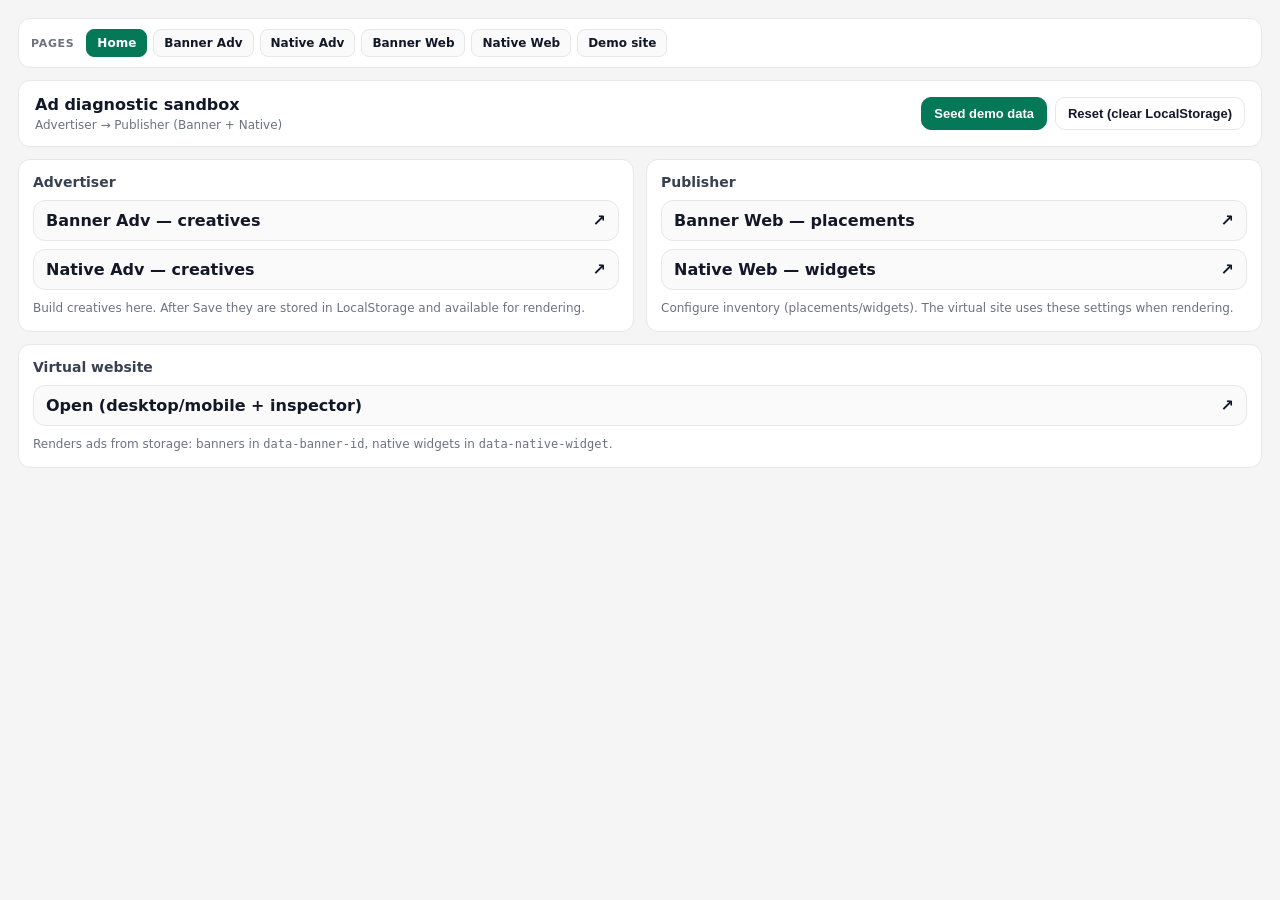
==== app/index.html @ 28ef413e "ad-demo" ====
<!doctype html>
<html lang="en">
  <head>
    <meta charset="UTF-8" />
    <meta name="viewport" content="width=device-width, initial-scale=1.0" />
    <title>Ad Diagnostic Sandbox</title>
    <link rel="stylesheet" href="./shared/ui.css" />
    <style>
      .grid {
        margin-top: 12px;
        display: grid;
        grid-template-columns: repeat(2, minmax(0, 1fr));
        gap: 12px;
      }
      @media (max-width: 720px) { .grid { grid-template-columns: 1fr; } }
      .links { display: grid; gap: 8px; }
      a.link {
        display: flex; align-items: center; justify-content: space-between; gap: 12px;
        padding: 10px 12px; border: 1px solid var(--border); border-radius: 12px;
        text-decoration: none; color: var(--text); background: #fafafa; font-weight: 900;
      }
      a.link:hover { background: var(--green-100); border-color: var(--green-600); }
      .hint { font-size: 12px; color: var(--muted); margin-top: 10px; line-height: 1.4; }
    </style>
  </head>
  <body>
    <div class="uiWrap">
      <nav class="uiAppNav" aria-label="Diagnostic sandbox pages">
        <span class="uiAppNav-label">Pages</span>
        <a class="active" href="./index.html">Home</a>
        <a href="./advertiser/banner.html">Banner Adv</a>
        <a href="./advertiser/native.html">Native Adv</a>
        <a href="./publisher/banner.html">Banner Web</a>
        <a href="./publisher/native.html">Native Web</a>
        <a href="./demo/site.html">Demo site</a>
      </nav>
      <div class="uiTopbar">
        <div>
          <h1>Ad diagnostic sandbox</h1>
          <div class="uiSub">Advertiser → Publisher (Banner + Native)</div>
        </div>
        <div class="uiActions">
          <button id="seedBtn" class="uiBtn uiBtnPrimary" type="button">Seed demo data</button>
          <button id="resetBtn" class="uiBtn" type="button">Reset (clear LocalStorage)</button>
        </div>
      </div>

      <div class="grid">
        <div class="uiCard">
          <h2 style="margin:0 0 10px;font-size:14px;color:#374151;">Advertiser</h2>
          <div class="links">
            <a class="link" href="./advertiser/banner.html" target="_blank" rel="noreferrer"><span>Banner Adv — creatives</span><span>↗</span></a>
            <a class="link" href="./advertiser/native.html" target="_blank" rel="noreferrer"><span>Native Adv — creatives</span><span>↗</span></a>
          </div>
          <div class="hint">
            Build creatives here. After Save they are stored in LocalStorage and available for rendering.
          </div>
        </div>

        <div class="uiCard">
          <h2 style="margin:0 0 10px;font-size:14px;color:#374151;">Publisher</h2>
          <div class="links">
            <a class="link" href="./publisher/banner.html" target="_blank" rel="noreferrer"><span>Banner Web — placements</span><span>↗</span></a>
            <a class="link" href="./publisher/native.html" target="_blank" rel="noreferrer"><span>Native Web — widgets</span><span>↗</span></a>
          </div>
          <div class="hint">
            Configure inventory (placements/widgets). The virtual site uses these settings when rendering.
          </div>
        </div>

        <div class="uiCard" style="grid-column: 1 / -1;">
          <h2 style="margin:0 0 10px;font-size:14px;color:#374151;">Virtual website</h2>
          <div class="links">
            <a class="link" href="./demo/site.html" target="_blank" rel="noreferrer"><span>Open (desktop/mobile + inspector)</span><span>↗</span></a>
          </div>
          <div class="hint">
            Renders ads from storage: banners in <code>data-banner-id</code>, native widgets in <code>data-native-widget</code>.
          </div>
        </div>
      </div>
    </div>

    <script type="module">
      import { StorageKeys, nowIso, uuid } from "./sdk/models.js";
      import { readJson, writeJson, resetAll, cloneJson } from "./sdk/storage.js";
      import {
        DEMO_NATIVE_WIDGET_SPECS,
        defaultNativeWidgetSettings,
        nativeGrid3SettingsFrom,
      } from "./sdk/native-demo-defaults.js";

      function seed() {
        // Banner creatives
        const bannerCreatives = [
          {
            id: "banner-" + uuid(),
            createdAt: nowIso(),
            type: "simple",
            size: "300x250",
            assets: { imageDataUrl: null },
          },
          {
            id: "banner-" + uuid(),
            createdAt: nowIso(),
            type: "selfcode",
            size: "728x90",
            assets: {
              html: `<!doctype html><html><head><meta charset="utf-8"/><style>html,body{margin:0}a{display:grid;place-items:center;width:100%;height:100%;font:700 18px system-ui;background:#111827;color:white;text-decoration:none}</style></head><body><a href="https://example.com" target="_blank" rel="noreferrer">Selfcode 728x90</a></body></html>`,
            },
          },
          {
            id: "banner-" + uuid(),
            createdAt: nowIso(),
            type: "selfcode",
            size: "320x50",
            assets: {
              html: `<!doctype html><html><head><meta charset="utf-8"/><style>html,body{margin:0}a{display:grid;place-items:center;width:100%;height:100%;font:800 13px system-ui;background:#0f766e;color:white;text-decoration:none}</style></head><body><a href="https://example.com" target="_blank" rel="noreferrer">Mobile 320×50</a></body></html>`,
            },
          },
          {
            id: "banner-" + uuid(),
            createdAt: nowIso(),
            type: "selfcode",
            size: "468x60",
            assets: {
              html: `<!doctype html><html><head><meta charset="utf-8"/><style>html,body{margin:0}a{display:grid;place-items:center;width:100%;height:100%;font:800 14px system-ui;background:#7c3aed;color:white;text-decoration:none}</style></head><body><a href="https://example.com" target="_blank" rel="noreferrer">468×60</a></body></html>`,
            },
          },
          {
            id: "banner-" + uuid(),
            createdAt: nowIso(),
            type: "selfcode",
            size: "160x600",
            assets: {
              html: `<!doctype html><html><head><meta charset="utf-8"/><style>html,body{margin:0}a{display:grid;place-items:center;width:100%;height:100%;font:700 15px system-ui;writing-mode:vertical-rl;text-orientation:mixed;background:#0369a1;color:white;text-decoration:none;padding:8px}</style></head><body><a href="https://example.com" target="_blank" rel="noreferrer">160×600</a></body></html>`,
            },
          },
          {
            id: "banner-" + uuid(),
            createdAt: nowIso(),
            type: "selfcode",
            size: "970x250",
            assets: {
              html: `<!doctype html><html><head><meta charset="utf-8"/><style>html,body{margin:0}a{display:grid;place-items:center;width:100%;height:100%;font:900 22px system-ui;background:#14532d;color:#ecfccb;text-decoration:none}</style></head><body><a href="https://example.com" target="_blank" rel="noreferrer">970×250</a></body></html>`,
            },
          },
        ];
        writeJson(StorageKeys.bannerCreatives, bannerCreatives);

        // Banner spots (match demo slots)
        const bannerSpots = [
          {
            id: 726435,
            name: "Top Leaderboard",
            size: "728x90",
            status: true,
            mode: "",
            flexSizes: {
              desktop: ["728x90", "970x250"],
              mobile: ["320x50", "300x250"],
              breakpoint: 600,
            },
          },
          { id: 726436, name: "Inline Rect", size: "300x250", status: true, mode: "" },
          { id: 726437, name: "Sidebar", size: "300x250", status: true, mode: "" },
          { id: 726438, name: "In-article strip", size: "468x60", status: true, mode: "" },
          { id: 726439, name: "Mid article LDB", size: "728x90", status: true, mode: "" },
          { id: 726440, name: "Rail skyscraper", size: "160x600", status: true, mode: "" },
          {
            id: 726441,
            name: "Article mega",
            size: "970x250",
            status: true,
            mode: "",
            flexSizes: {
              desktop: ["970x250", "728x90"],
              mobile: ["300x250", "320x50"],
              breakpoint: 600,
            },
          },
        ];
        writeJson(StorageKeys.bannerSpots, bannerSpots);

        const nativeCreatives = [
          {
            id: "native-" + uuid(),
            createdAt: nowIso(),
            title: "Summer sale: up to 50% off",
            description: "Limited time offer. Browse deals and save on bestsellers.",
            ctaText: "Learn More",
            brandName: "Brand",
            assets: { mainImageDataUrl: null, logoDataUrl: null },
          },
          {
            id: "native-" + uuid(),
            createdAt: nowIso(),
            title: "Weekend reads bundle",
            description: "Editors pick long-form reporting and analysis you may have missed.",
            ctaText: "Browse",
            brandName: "Times Books",
            assets: { mainImageDataUrl: null, logoDataUrl: null },
          },
          {
            id: "native-" + uuid(),
            createdAt: nowIso(),
            title: "Member perks · audio edition",
            description: "Listen to articles offline. New narrations every weekday morning.",
            ctaText: "Try free",
            brandName: "Times Audio",
            assets: { mainImageDataUrl: null, logoDataUrl: null },
          },
        ];
        writeJson(StorageKeys.nativeCreatives, nativeCreatives);

        const settings = readJson(StorageKeys.nativeWidgetSettings, null) || defaultNativeWidgetSettings();
        const grid3Settings = nativeGrid3SettingsFrom(settings);
        writeJson(
          StorageKeys.nativeWidgets,
          DEMO_NATIVE_WIDGET_SPECS.map((spec) => ({
            id: spec.id,
            name: spec.name,
            status: true,
            settings: cloneJson(spec.grid3 ? grid3Settings : settings),
          })),
        );
        writeJson(StorageKeys.nativeWidgetSettings, cloneJson(settings));

        alert("Demo data saved. Open the virtual website.");
      }

      document.getElementById("seedBtn").addEventListener("click", seed);
      document.getElementById("resetBtn").addEventListener("click", () => {
        resetAll();
        alert("LocalStorage cleared.");
      });
    </script>
  </body>
</html>
---- app/shared/ui.css ----
:root{
  --green-900:#064e3b;
  --green-800:#065f46;
  --green-700:#047857;
  --green-600:#059669;
  --green-100:#d1fae5;
  --bg:#f5f5f5;
  --card:#ffffff;
  --border:#e5e7eb;
  --text:#111827;
  --muted:#6b7280;
}

*{ box-sizing:border-box; }
body{
  margin:0;
  font-family:system-ui,-apple-system,Segoe UI,Roboto,sans-serif;
  background:var(--bg);
  color:var(--text);
}

.uiWrap{ max-width:1400px; margin:0 auto; padding:18px; }
.uiTopbar{
  display:flex; justify-content:space-between; align-items:center; gap:12px; flex-wrap:wrap;
  background:var(--card); border:1px solid var(--border); border-radius:12px; padding:14px 16px;
}
.uiTopbar h1{ margin:0; font-size:16px; font-weight:900; }
.uiSub{ font-size:12px; color:var(--muted); margin-top:4px; }
.uiLink{ color:var(--green-700); font-weight:900; text-decoration:none; }

.uiActions{ display:flex; gap:8px; flex-wrap:wrap; justify-content:flex-end; }
.uiBtn{
  border:1px solid var(--border); background:#fff; border-radius:10px; padding:8px 12px;
  cursor:pointer; font-weight:900; font-size:13px; color:var(--text);
}
.uiBtnPrimary{ background:var(--green-700); border-color:var(--green-700); color:#fff; }

.uiPill{
  display:inline-flex; gap:6px; padding:6px; border:1px solid var(--border); border-radius:999px; background:#fafafa;
}
.uiPill button{
  border:0; background:transparent; padding:6px 10px; border-radius:999px; cursor:pointer; font-weight:900; font-size:13px;
  color:#374151;
}
.uiPill button.active{ background:var(--green-700); color:#fff; }

.uiTabs{
  display:flex; gap:8px; flex-wrap:wrap; align-items:center;
}
.uiTab{
  display:inline-flex; align-items:center; gap:8px;
  padding:8px 12px; border-radius:999px; border:1px solid var(--border);
  background:#fafafa; color:var(--text); text-decoration:none; font-weight:900; font-size:13px;
}
.uiTab.active{ background:var(--green-100); border-color:var(--green-600); color:var(--green-900); }

/* Глобальна навігація між усіма сторінками стенду */
.uiAppNav{
  display:flex;
  flex-wrap:wrap;
  gap:6px;
  align-items:center;
  margin-bottom:12px;
  padding:10px 12px;
  background:var(--card);
  border:1px solid var(--border);
  border-radius:12px;
}
.uiAppNav .uiAppNav-label{
  font-size:11px;
  font-weight:900;
  text-transform:uppercase;
  letter-spacing:0.06em;
  color:var(--muted);
  margin-right:6px;
}
.uiAppNav a{
  display:inline-flex;
  align-items:center;
  padding:6px 10px;
  border-radius:8px;
  border:1px solid var(--border);
  background:#fafafa;
  color:var(--text);
  text-decoration:none;
  font-weight:800;
  font-size:12px;
  white-space:nowrap;
}
.uiAppNav a:hover{
  background:var(--green-100);
  border-color:var(--green-600);
  color:var(--green-900);
}
.uiAppNav a.active{
  background:var(--green-700);
  border-color:var(--green-700);
  color:#fff;
}

.uiCard{
  background:var(--card);
  border:1px solid var(--border);
  border-radius:12px;
  padding:14px;
}

.uiLabel{ font-size:13px; color:#374151; font-weight:900; display:block; margin:0 0 6px; }
.uiInput,.uiSelect,.uiTextarea{
  width:100%;
  border:1px solid var(--border);
  border-radius:10px;
  padding:10px 12px;
  font-size:14px;
}
.uiTextarea{ min-height:120px; resize:vertical; font-family:ui-monospace,SFMono-Regular,Menlo,Monaco,Consolas,monospace; }
.uiHint{ font-size:12px; color:var(--muted); margin-top:6px; line-height:1.35; }
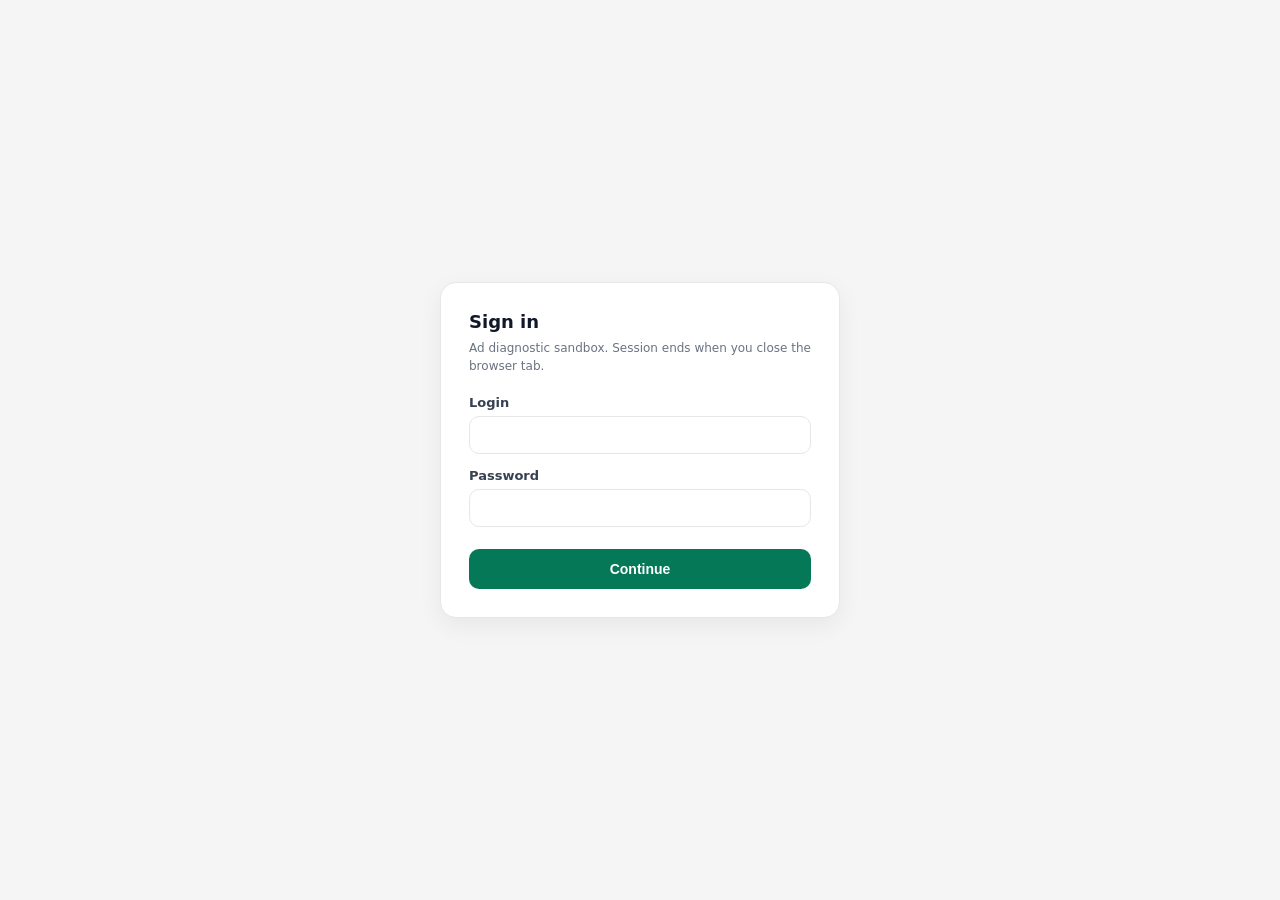
==== commit de513d53: "pass" ====
--- a/app/index.html
+++ b/app/index.html
@@ -24,6 +24,7 @@
     </style>
   </head>
   <body>
+    <script src="./shared/require-auth.js"></script>
     <div class="uiWrap">
       <nav class="uiAppNav" aria-label="Diagnostic sandbox pages">
         <span class="uiAppNav-label">Pages</span>
@@ -33,6 +34,7 @@
         <a href="./publisher/banner.html">Banner Web</a>
         <a href="./publisher/native.html">Native Web</a>
         <a href="./demo/site.html">Demo site</a>
+        <a class="uiLink" style="margin-left: auto" href="./login.html" onclick="try { sessionStorage.removeItem('adDiagAuth'); } catch (e) {}">Log out</a>
       </nav>
       <div class="uiTopbar">
         <div>
--- a/app/shared/ui.css
+++ b/app/shared/ui.css
@@ -54,7 +54,7 @@
 }
 .uiTab.active{ background:var(--green-100); border-color:var(--green-600); color:var(--green-900); }
 
-/* Глобальна навігація між усіма сторінками стенду */
+/* Global navigation across all sandbox pages */
 .uiAppNav{
   display:flex;
   flex-wrap:wrap;
